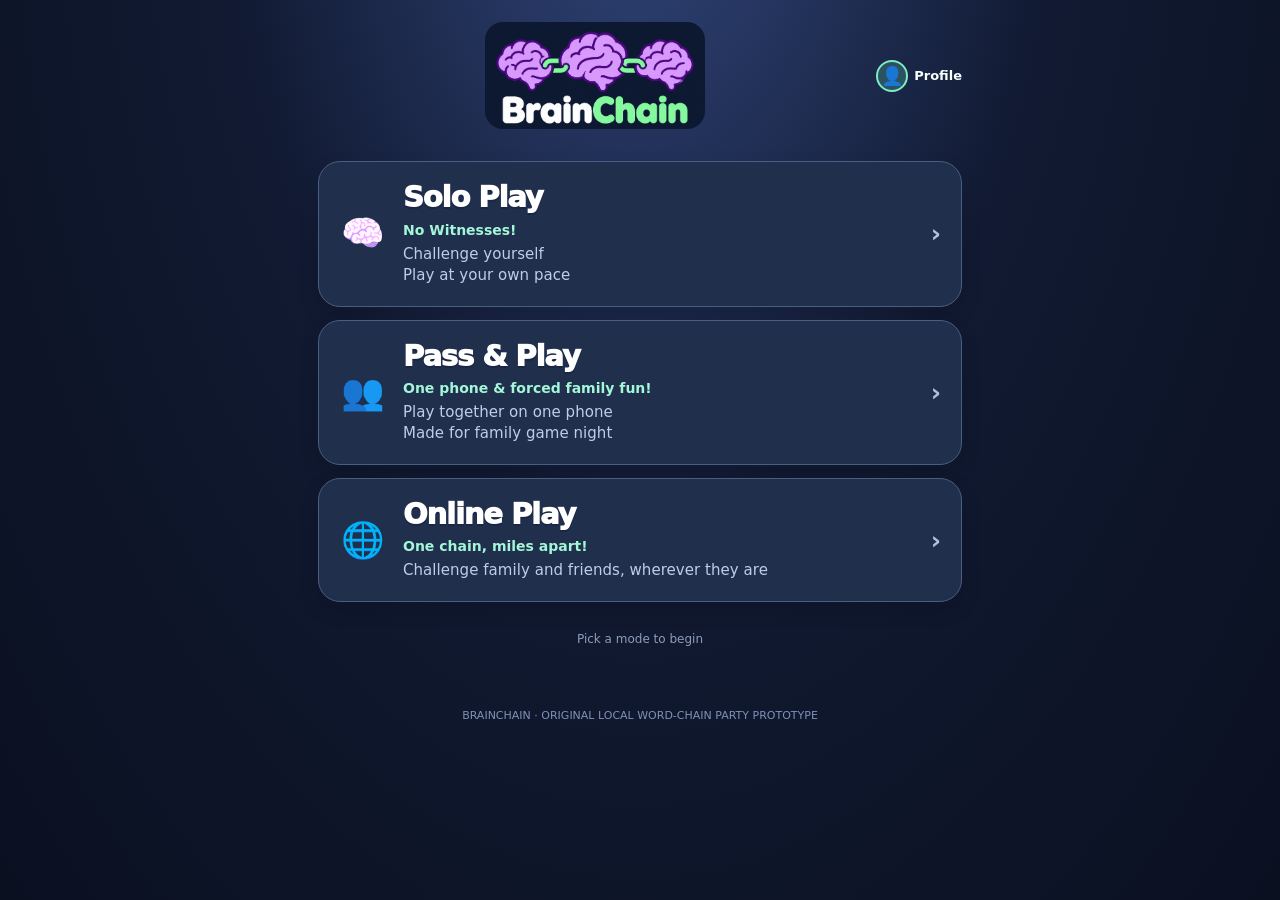
==== index.html @ 9a8d9697 "Give Solo Play the same word scoring as Online" ====
<!doctype html><html lang="en"><head>
<script src="brain-emoji.js"></script>
<meta charset="utf-8"><meta name="viewport" content="width=device-width,initial-scale=1,viewport-fit=cover"><meta name="theme-color" content="#11182d"><title>BrainChain — Word Chain Showdown</title><style>
:root{font-family:ui-rounded,system-ui,-apple-system,BlinkMacSystemFont,'Segoe UI',sans-serif;color:#f8faff;background:#0c1122}*{box-sizing:border-box}body{margin:0;min-height:100dvh;background:radial-gradient(ellipse at 50% -20%,#32477d 0%,#111a32 46%,#0a1020 100%)}main{max-width:680px;margin:auto;padding:22px 18px 65px}.top{display:flex;align-items:center;justify-content:space-between;gap:12px}.logo{font-size:30px;font-weight:950;letter-spacing:-1.7px}.logo span{color:#6ef2c5}.tag{font-size:11px;letter-spacing:2px;color:#a9b6d5;font-weight:800}.pill{border:1px solid #445170;border-radius:30px;padding:8px 12px;color:#c6d1ea;font-size:12px}h1{font-size:clamp(30px,7vw,49px);line-height:1.06;letter-spacing:-1.7px;margin:35px 0 10px}h2{margin:0 0 14px;font-size:21px}.muted{color:#aab6d1;line-height:1.55}.panel{background:#1b2743;border:1px solid #394766;border-radius:23px;padding:20px;margin-top:18px;box-shadow:0 10px 30px #0002}.grid{display:grid;grid-template-columns:1fr 1fr;gap:12px}.field{margin:14px 0}label{display:block;font-size:12px;font-weight:800;letter-spacing:.7px;color:#bfcce6;margin-bottom:7px}input,select{width:100%;border:1px solid #52617d;border-radius:12px;background:#111a30;color:white;font:inherit;padding:13px;outline:none}input:focus,select:focus{border-color:#69eac1}button{border:0;border-radius:13px;padding:14px 17px;font:inherit;font-weight:850;cursor:pointer;transition:transform .1s;background:#30405f;color:white}button:active{transform:scale(.97)}button:disabled{opacity:.4;cursor:not-allowed}.primary{background:#70edc2;color:#0a2330}.full{width:100%}.secondary{background:#293957}.danger{background:#663348}.tabs{display:flex;gap:8px;margin:18px 0}.tabs button{flex:1;padding:12px 8px;font-size:13px}.tabs .active{background:#70edc2;color:#0b2331}.hide{display:none!important}.teamrows{display:grid;gap:9px}.teamrow{display:grid;grid-template-columns:30px 1fr;gap:9px;align-items:center}.dot{height:26px;width:26px;border-radius:9px;display:grid;place-items:center;font-size:12px;font-weight:900;background:#5869d9}.teamrow:nth-child(2) .dot{background:#f69e65;color:#24110c}.teamrow:nth-child(3) .dot{background:#b68af4;color:#24110c}.teamrow:nth-child(4) .dot{background:#f0ce6b;color:#24110c}.scoreboard{display:grid;grid-template-columns:repeat(2,minmax(0,1fr));gap:9px;margin:16px 0}.score{border:1px solid #45516e;border-radius:15px;padding:12px;background:#18223b;min-width:0}.score.on{border-color:#70edc2;box-shadow:inset 0 0 0 1px #70edc2}.score .name{white-space:nowrap;overflow:hidden;text-overflow:ellipsis;font-weight:900}.score .numbers{font-size:12px;color:#afbbd5;margin-top:7px}.score b{font-size:21px;color:white}.timer.low{color:#ff7b85}.progress{height:8px;background:#394767;border-radius:10px;overflow:hidden}.progress>div{height:100%;width:100%;background:#6deac1;transition:width .15s linear}.roundmeta{display:flex;justify-content:space-between;align-items:center;color:#b3c0dc;font-size:13px;font-weight:800;margin-bottom:14px}.chain{display:flex;align-items:center;flex-direction:column;gap:6px;margin:16px auto}.word{width:min(100%,340px);text-align:center;border:1px solid #4b5976;border-radius:12px;padding:12px;font-size:clamp(20px,5.4vw,29px);font-weight:950;letter-spacing:2px;background:#263552}.word.hiddenword{border:2px dashed #76e6c0;background:#123c42;color:#7ef0c9}.arrow{color:#a1b3d6;font-size:17px;line-height:12px}.guessbox{display:flex;gap:9px}.guessbox input{flex:1;min-width:0;text-transform:uppercase}.guessbox button{flex-shrink:0}.notice{min-height:46px;font-weight:750;text-align:center;padding:11px;color:#f2c475}.help{font-size:13px;color:#aab7d2}.small{font-size:12px}.actions{display:flex;gap:9px;margin-top:12px}.actions button{flex:1}.hero{background:linear-gradient(125deg,#223f57,#202a54);padding:22px;border-radius:20px;margin:18px 0}.hero strong{color:#7ef0c9}.badge{display:inline-block;padding:5px 10px;border-radius:30px;background:#284d4b;color:#87f0cf;font-size:12px;font-weight:900}.leader{font-size:19px;font-weight:900;color:#83edc9}.history{display:grid;gap:9px}.history>div{padding:12px;border:1px solid #40506b;border-radius:12px;display:flex;justify-content:space-between;gap:10px}.foot{text-align:center;font-size:11px;color:#7f91b6;margin-top:28px}@media(max-width:360px){.guessbox{flex-direction:column}.panel{padding:15px}}

/* Mobile keyboard-safe guess area */
#guessDock{position:sticky;bottom:8px;z-index:20;background:#1b2743;padding:10px 0;border-radius:12px}
#guessTimer{display:grid;grid-template-columns:auto minmax(0,1fr);align-items:center;gap:10px;margin-bottom:8px}
#clock{font-size:24px;font-weight:950;font-variant-numeric:tabular-nums;line-height:1.2}
#hintControls{display:flex;justify-content:flex-end;gap:4px;margin:6px 0}
#hintControls button{flex:none;width:auto;min-height:44px;padding:5px 12px;font-size:14px}
#hintInfo{min-width:44px}
#hintDetails{margin:0 0 8px;color:#d3e0f2;font-size:13px}
.activeClue{display:none;text-align:center;font-weight:900;overflow-wrap:anywhere}
.dockWord{padding:5px 8px;border:1px solid #8cf4d0;border-radius:9px;background:#284656}
.dockMissing{padding:5px 8px;border:2px dashed #8cf4d0;border-radius:9px;background:#11383d;color:#8cf4d0;letter-spacing:2px}
.dockArrow{color:#bac9e4;line-height:1.15}
/* High-contrast answer entry for Solo and Pass & Play. */
#guess{background:#e9fff7;color:#092a30;border:3px solid #70edc2;font-weight:850;caret-color:#092a30;box-shadow:0 4px 14px #0004}
#guess::placeholder{color:#426761;opacity:1}
#guess:focus{background:#fff;color:#092a30;border-color:#9effd9;box-shadow:0 0 0 5px #70edc244,0 8px 22px #0005}
#guess:disabled{background:#c6d8d3;color:#536963}
.homeNav{background:#344767;color:#f5f8ff;border:1px solid #63789c;box-shadow:0 4px 14px #0005;font-size:14px;font-weight:750;letter-spacing:0;padding:10px 14px;border-radius:12px;min-height:44px}
.homeNav:focus-visible{outline:3px solid #8cf2cc;outline-offset:2px}

/* Native-app-like start screen: game modes first, setup only when needed. */
.homeScreen .top{justify-content:space-between;gap:8px;padding:0 0 8px}
.homeScreen .top>div:first-child{display:none}
.top #globalEnd{flex:none;align-self:flex-start;white-space:nowrap}
.homeLogoArt{display:none;width:min(54%,220px);height:auto;aspect-ratio:2.05;object-fit:cover;border-radius:18px}
.homeScreen .homeLogoArt{display:block}
.homeScreen .tag,.homeScreen .modeHeading{display:none}
.modeHeading{width:fit-content;margin:8px 0 0;padding:5px 10px;border:1px solid #4c766f;border-radius:8px;background:#1b3b45;color:#a4f6d8;font-size:18px;font-weight:850;line-height:1.25}
.tag{display:none}
#homeMenu{padding:0 0 35px;text-align:center}
#homeMenu .modeList{margin-top:24px}
#homeMenu .modeList{display:grid;gap:13px}
#homeMenu .modeButton{width:100%;display:flex;gap:16px;align-items:center;text-align:left;background:#202f4c;border:1px solid #4a5e81;border-radius:22px;padding:20px;min-height:108px;box-shadow:0 8px 20px #0002}
#homeMenu .modeButton:focus-visible{outline:3px solid #80f4ca;outline-offset:3px}
#homeMenu .modeIcon{font-size:35px;width:48px;text-align:center;flex-shrink:0}
.brainEmoji{display:inline-block;filter:grayscale(1) sepia(1) hue-rotate(225deg) saturate(2) brightness(1.15)}
#homeMenu .modeCopy{display:grid;gap:4px;flex:1}
#homeMenu .modeCopy strong{font-size:21px;letter-spacing:-.5px}
#homeMenu .modeCopy small{font-size:14px;color:#bfcee6;font-weight:500;line-height:1.35}
#homeMenu .modeChevron{font-size:25px;color:#b2c4da}
#homeMenu .homeFooter{font-size:12px;color:#8c9dbb;margin-top:30px}
/* Chunky rounded game typography rather than plain system button labels. */
#homeMenu .modeCopy strong{font-family:ui-rounded,'Arial Rounded MT Bold','Trebuchet MS',system-ui,sans-serif;font-size:clamp(23px,6vw,29px);font-weight:1000;letter-spacing:-1.1px;line-height:1.05;text-shadow:0 2px 0 #0b18334d}
#homeMenu .modeCopy small{font-family:ui-rounded,'Trebuchet MS',system-ui,sans-serif;font-size:15px;letter-spacing:.05px;line-height:1.4}
#homeMenu .modeButton:active{transform:scale(.985)}
.homeIdentity{display:none;align-items:center;gap:6px;min-height:44px;max-width:36%;padding:4px 0 4px 4px;color:#f8fffd;text-decoration:none}
.homeScreen .homeIdentity{display:inline-flex}
.homeIdentity:focus-visible{outline:2px solid #80f4ca;outline-offset:3px}
.homeIdentity .photo{width:32px;height:32px;border:2px solid #7debc5;border-radius:50%;display:grid;place-items:center;font-size:18px;background:#2c5260;overflow:hidden;flex-shrink:0}
.homeIdentity .photo img{width:100%;height:100%;object-fit:cover}
.homeIdentity .name{min-width:0;font-size:13px;font-weight:800;overflow:hidden;text-overflow:ellipsis;white-space:nowrap}
/* The given first word anchors every Solo and Pass & Play chain. */
.chain .word:first-child{border:2px solid #88f0ca;background:#2b485c}
.chain .word:first-child::before{content:'START WITH';display:block;color:#9df8d8;font-size:13px;font-weight:900;letter-spacing:1px;margin-bottom:7px}
.top{position:relative}
#setup>h1,#setup>p{display:none}
#setup>.panel{margin-top:30px}
#setup #startHelp{display:none}
#setup .panel h2{font-size:25px}
/* Playful, legible game typography for editable fields and dropdown choices. */
#setup select,#setup .teamrow input{
 font-family:ui-rounded,'Arial Rounded MT Bold','Trebuchet MS',system-ui,sans-serif;
 font-size:19px;font-weight:850;letter-spacing:.25px;
 background-color:#263b5c;color:#f3fffa;
 border:2px solid #6485a9;border-radius:17px;
 min-height:59px;padding:15px 16px;
 box-shadow:inset 0 2px 5px #0b15223d,0 3px 0 #101b32;
}
#setup select{
 appearance:none;-webkit-appearance:none;padding-right:43px;
 background-image:url("data:image/svg+xml,%3Csvg xmlns='http://www.w3.org/2000/svg' viewBox='0 0 24 24'%3E%3Cpath d='m6 9 6 6 6-6' fill='none' stroke='%238af2d2' stroke-width='3' stroke-linecap='round' stroke-linejoin='round'/%3E%3C/svg%3E");
 background-repeat:no-repeat;background-size:20px 20px;background-position:right 14px center;
}
#setup select:focus,#setup .teamrow input:focus{border-color:#88f5cf;box-shadow:0 0 0 3px #70edc255,inset 0 2px 5px #0b15223d}
#setup .teamrow input{background-color:#1b3153}
@media(max-width:480px){#setup .grid{grid-template-columns:1fr;gap:3px}#setup .field{margin:9px 0}#setup select{font-size:20px}}
/* Clear, playful answer feedback, visible even above the iPhone keyboard. */
.answerEffect{position:fixed;left:50%;top:26%;transform:translate(-50%,-50%);z-index:150;pointer-events:none;width:min(88vw,360px);text-align:center;animation:effectPop 1.25s ease-out forwards}
.effectCard{display:grid;place-items:center;gap:5px;border-radius:25px;padding:18px 20px;border:3px solid #95ffcf;background:#163e38ed;box-shadow:0 10px 50px #0009,0 0 36px #70edc266;color:#eafff6}
.answerEffect.wrong .effectCard{border-color:#ff9aa6;background:#512b42ef;box-shadow:0 10px 50px #0009,0 0 32px #ff738355}
.effectIcon{font-size:68px;line-height:1.12;animation:effectBounce .55s ease-out}
.effectTitle{font-size:30px;font-weight:1000;letter-spacing:.3px}
.effectSubtitle{font-size:16px;font-weight:750;color:#e5f4f5}
.spark{position:absolute;top:48%;left:50%;width:10px;height:10px;border-radius:50%;background:var(--spark-color);animation:sparkBurst .8s ease-out forwards;animation-delay:.05s}
@keyframes effectPop{0%{opacity:0;transform:translate(-50%,-44%) scale(.7)}12%,78%{opacity:1;transform:translate(-50%,-50%) scale(1)}100%{opacity:0;transform:translate(-50%,-65%) scale(.95)}}
@keyframes effectBounce{0%{transform:scale(.5) rotate(-20deg)}65%{transform:scale(1.18) rotate(8deg)}100%{transform:scale(1) rotate(0)}}
@keyframes sparkBurst{0%{opacity:1;transform:translate(-50%,-50%) scale(.5)}80%{opacity:1}100%{opacity:0;transform:translate(calc(-50% + var(--dx)),calc(-50% + var(--dy))) scale(.75)}}
@media(prefers-reduced-motion:reduce){.answerEffect,.effectIcon,.spark{animation:none}.answerEffect{opacity:1}}
.modeHeading strong,.modeTagline{display:block}
.modeTagline{margin-top:4px;color:#a4f6d8;font-size:14px;font-weight:650;line-height:1.35}
.modeHeading strong{color:#f4f8ff}
.localHeaderActions{display:flex;flex-wrap:wrap;justify-content:flex-end;align-items:center;gap:8px}
</style><link rel="stylesheet" href="how-to-play.css?v=bullets"><link rel="stylesheet" href="guess-keyboard.css?v=cursor"><script src="guess-keyboard.js?v=cursor2" defer></script></head><body><script src="how-to-play.js?v=word-scoring" defer></script><main><div class="top"><div><div class="logo">Brain<span>Chain</span></div><div class="tag">FAMILY GAME NIGHT JUST GOT SMARTER.</div><p class="modeHeading"><strong id="localModeName">Pass &amp; Play</strong><span class="modeTagline" id="localModeTagline">One phone &amp; forced family fun!</span></p></div><div class="localHeaderActions"><button type="button" id="localGuide" class="homeNav hide">How to Play</button><button type="button" id="globalEnd" class="homeNav hide" aria-label="Return to Home">⌂ Home</button></div></div>
<section id="setup"><h1>Family Game Night<br>Just Got Smarter.</h1><p class="muted">Find each predetermined missing word, beat the clock, and keep the family laughing.</p><div class="panel"><h2>Set up your showdown</h2><div class="grid"><div class="field"><label>HOW MANY TEAMS?</label><select id="count"><option value="1">Solo Play</option><option value="2">2 teams</option><option value="3">3 teams</option><option value="4">4 teams</option></select></div><div class="field" id="playersField"><label>PLAYERS PER TEAM</label><select id="players"><option value="1">1 player per team</option><option value="2">2 players per team</option></select></div><div class="field" id="secondsField"><label>SECONDS PER GUESS</label><select id="seconds"><option value="0">No timer</option><option>10</option><option>15</option><option selected>20</option><option>30</option><option>45</option><option>60</option><option>90</option></select></div><div class="field" id="targetField"><label>FIRST TO WIN</label><select id="target"><option value="1">1 round</option><option value="3">3 rounds</option><option value="5" selected>5 rounds</option><option value="7">7 rounds</option><option value="10">10 rounds</option></select></div></div><div id="teamNameField"><label>TEAM NAMES</label><div class="teamrows" id="teamrows"></div></div><p class="help" id="setupHelp">Choose Solo Play for your own word chains, or choose teams to compete and pass the phone.</p><button type="button" class="primary full" id="start" style="margin-top:10px">START GAME →</button><p class="help" id="startHelp">If viewing a file preview, open this HTML in Safari or Chrome to play.</p></div></section>
<section id="handoff" class="hide"><div class="panel" style="margin-top:42px;text-align:center;padding:36px 22px"><div id="handoffIcon" style="font-size:58px" aria-hidden="true">📱</div><h1 style="margin:15px 0" id="handoffTitle">PASS THE PHONE</h1><h2 id="handoffTeam">Team 1, you’re up!</h2><p class="muted" id="handoffHelp">Your chain stays hidden until you tap START TURN.</p><button type="button" id="readyTurn" class="primary full" style="margin-top:20px;font-size:20px;padding:20px">START TURN ▶</button><p class="help" id="handoffFooter">Make sure the phone is with the right team before starting.</p></div></section><section id="game" class="hide"><div class="tabs" id="gameTabs"><button class="active" id="gameTab">PLAY</button><button id="scoreTab">SCOREBOARD</button></div><div id="playView"><div class="scoreboard" id="miniScores"></div><div class="panel"><div class="roundmeta"><span id="roundNum">ROUND 1</span><span id="linkNum">LINK 1 OF 4</span></div><div class="badge" id="turnLabel">YOUR TURN</div><div class="chain" id="chain"></div><p class="help" style="text-align:center">Guess the missing word. Each adjacent pair forms a common phrase or compound word.</p><div id="guessDock"><div id="activeClue" class="activeClue" aria-live="polite"><div id="dockPrevious" class="dockWord"></div><div class="dockArrow" aria-hidden="true">↓</div><div id="dockMissing" class="dockMissing"></div></div><p id="soloWordValue" class="help hide"></p><div id="hintControls" class="hide"><button type="button" id="hint" class="secondary">Hint</button><button type="button" id="hintInfo" class="secondary" aria-label="How hints affect your score" aria-expanded="false" aria-controls="hintDetails">ⓘ</button></div><p id="hintDetails" class="hide">A hint reveals one letter and takes 20 points off this word. If it reveals the last letter, the word scores 0.</p><div id="guessTimer" class="hide"><div class="timer" id="clock" role="timer" aria-label="Time left">0:20</div><div class="progress" id="timerProgress"><div id="bar"></div></div></div><form id="guessForm" class="guessbox"><input id="guess" readonly inputmode="none" autocapitalize="characters" placeholder="Type missing word" aria-label="Your guess" autocomplete="off" autocorrect="off" spellcheck="false"><button class="primary" type="submit">GUESS</button></form></div><div class="notice" id="notice" aria-live="polite"></div><button type="button" id="continueTurn" class="primary full hide">CONTINUE →</button><div class="actions"><button id="skip" class="secondary">PASS TURN</button><button id="pause" class="secondary">PAUSE</button></div></div></div><div id="scoresView" class="hide"><div class="panel"><h2 id="scoreHeading">Session scoreboard</h2><div id="fullScores"></div><h2 style="margin-top:22px" id="historyHeading">Recent rounds</h2><div class="history" id="history"></div><div class="actions"><button id="resetSession" class="danger">New Session</button><button id="backPlay">Back to Game</button></div></div></div></section>
<section id="between" class="hide"><div class="hero"><div class="badge" id="finishBadge">ROUND COMPLETE</div><h1 id="winnerText">Nice link!</h1><p class="muted" id="winnerDetail"></p></div><div class="panel"><h2>Scoreboard</h2><div id="betweenScores"></div><button class="primary full" id="nextRound" style="margin-top:18px">NEXT ROUND →</button><button class="secondary full" id="betweenSession" style="margin-top:10px">End Session / Change Teams</button></div></section>
<div class="foot">BRAINCHAIN · ORIGINAL LOCAL WORD-CHAIN PARTY PROTOTYPE</div></main><div id="answerEffect" class="answerEffect hide" role="status" aria-live="assertive"></div><script>
const PUZZLES=[
  ["FIRE","TRUCK","STOP","SIGN","LANGUAGE"],
  ["RAIN","COAT","POCKET","WATCH","DOG"],
  ["BOOK","SHELF","LIFE","JACKET","POTATO"],
  ["SUN","FLOWER","POT","HOLE","PUNCH"],
  ["SNOW","BALL","PARK","BENCH","PRESS"],
  ["COFFEE","TABLE","TENNIS","SHOE","BOX"],
  ["APPLE","PIE","CHART","TOP","HAT"],
  ["BIRTH","DAY","DREAM","HOUSE","PARTY"],
  ["WATER","FALL","SEASON","TICKET","OFFICE"],
  ["BLUE","PRINT","SHOP","WINDOW","SEAT"],
  ["STAR","FISH","TANK","TOP","SECRET"],
  ["MOON","LIGHT","HOUSE","BOAT","RACE"],
  ["HEAD","PHONE","BOOK","CLUB","HOUSE"],
  ["DOG","HOUSE","PLANT","FOOD","CHAIN"],
  ["HOT","DOG","PARK","RANGER","STATION"],
  ["CORN","BREAD","BASKET","BALL","GAME"],
  ["TREE","HOUSE","KEY","CHAIN","REACTION"],
  ["AIR","PORT","CITY","HALL","PASS"],
  ["ICE","CREAM","CHEESE","CAKE","WALK"],
  ["NIGHT","CLUB","SANDWICH","BOARD","GAME"],
  ["SCHOOL","BUS","STOP","WATCH","BAND"],
  ["SEA","SHELL","GAME","SHOW","TIME"],
  ["PAPER","CLIP","BOARD","WALK","WAY"],
  ["BACK","PACK","HORSE","SHOE","LACE"],
  ["CANDY","BAR","CODE","WORD","SEARCH"],
  ["BRAIN","STORM","CLOUD","NINE","LIVES"],
  ["SILVER","SPOON","FEED","BACK","YARD"],
  ["MOTOR","BIKE","RACK","ROOM","SERVICE"],
  ["GRASS","ROOTS","MUSIC","BOX","OFFICE"],
  ["CLOCK","WORK","BENCH","PRESS","RELEASE"],
  ["SAND","STORM","DOOR","FRAME","WORK"],
  ["STORY","BOOK","STORE","HOUSE","CALL"],
  ["GROUND","WATER","BED","TIME","LINE"],
  ["TIME","CLOCK","TOWER","BLOCK","BUSTER"],
  ["TEAM","WORK","OUT","FIELD","TRIP"],
  ["STRING","CHEESE","BOARD","ROOM","KEY"],
  ["WHEEL","HOUSE","WORK","SPACE","WALK"],
  ["PRICE","POINT","GUARD","DOG","TAG"],
  ["LIFE","TIME","TABLE","TOP","DOG"],
  ["WALL","PAPER","BACK","SPACE","CRAFT"],
  ["FLOWER","BOX","SEAT","COVER","ALL"],
  ["CALL","BACK","HAND","BALL","GOWN"],
  ["GUN","SHOT","CLOCK","HAND","BAG"],
  ["ALARM","CLOCK","FACE","LIFT","OFF"],
  ["GOAL","LINE","BREAK","WATER","MARK"],
  ["UP","LIFT","TICKET","STUB","TOE"],
  ["GOLD","FISH","BOWL","GAME","NIGHT"],
  ["BIRD","HOUSE","CAT","WALK","OUT"],
  ["PEPPER","SPRAY","PAINT","BOX","CAR"],
  ["PASS","WORD","BANK","CARD","STOCK"],
  ["STONE","WALL","FLOWER","SHOP","LIFT"],
  ["LUNCH","BOX","TOP","FLOOR","PLAN"],
  ["HORSE","BACK","FIRE","POWER","CORD"],
  ["SHOT","GUN","FIRE","WALL","HANGING"],
  ["FRONT","DESK","TOP","SPEED","BUMP"],
  ["ACT","OUT","LINE","DANCE","PARTY"],
  ["FIELD","DAY","TIME","CARD","GAME"],
  ["COVER","STORY","LINE","UP","GRADE"],
  ["SIGN","POST","CARD","TABLE","LAMP"],
  ["WAY","POINT","BREAK","ROOM","TEMPERATURE"],
  ["TOE","NAIL","HEAD","LIGHT","BULB"],
  ["NET","WORK","DAY","LIGHT","YEAR"],
  ["RAIL","ROAD","WORK","BOOK","BAG"],
  ["DAY","TRIP","WIRE","TAP","DANCE"],
  ["OFFICE","SPACE","SHIP","YARD","STICK"],
  ["FOOD","BANK","ROLL","TOP","SHELF"],
  ["WOOD","WORK","STATION","WAGON","WHEEL"],
  ["SERVICE","DOG","SHOW","BOAT","RAMP"],
  ["HONEY","MOON","ROCK","BAND","SAW"],
  ["POOL","PARTY","HAT","TRICK","SHOT"],
  ["HOOK","SHOT","GLASS","DOOR","STOP"],
  ["GREEN","BEAN","POLE","STAR","DUST"],
  ["CHAIN","STORE","FRONT","DOOR","BELL"],
  ["SEASON","PASS","CODE","BOOK","WORM"],
  ["TOP","COAT","TAIL","BONE","CHINA"],
  ["PRESS","BOX","SCORE","CARD","BOARD"],
  ["BOTTLE","CAP","SPACE","SUIT","JACKET"],
  ["SHELL","FISH","CAKE","PAN","HANDLE"],
  ["TAIL","WIND","MILL","STONE","WARE"],
  ["CAR","PARK","PASS","BOOK","MARK"],
  ["GAME","TIME","OUT","POST","MASTER"],
  ["WORK","HORSE","POWER","POINT","SYSTEM"],
  ["CAT","FOOD","TRUCK","BED","SPREAD"],
  ["SPRAY","BOTTLE","NECK","LINE","DRIVE"],
  ["CLOUD","COVER","LETTER","HEAD","ROOM"],
  ["CITY","BLOCK","PARTY","LINE","MAN"],
  ["BOW","TIE","CLIP","ART","CLASS"],
  ["LAND","SLIDE","RULE","BOOK","END"],
  ["TAG","TEAM","CAPTAIN","CHAIR","LIFT"],
  ["WIND","BREAK","DANCE","FLOOR","BOARD"],
  ["CAP","GUN","POWDER","ROOM","MATE"],
  ["WALK","IN","FIELD","WORK","SHEET"],
  ["SALE","PRICE","TAG","LINE","BACKER"],
  ["FARM","YARD","WORK","SHOP","FLOOR"],
  ["GUARD","RAIL","CAR","SHOW","DOWN"],
  ["SPACE","BAR","BELL","PEPPER","MILL"],
  ["RAT","RACE","TRACK","SUIT","CASE"],
  ["FOOT","PRINT","OUT","HOUSE","HOLD"],
  ["BED","POST","OFFICE","CHAIR","PERSON"],
  ["TAP","WATER","FRONT","YARD","SALE"],
  ["LINK","UP","TURN","TABLE","MAT"],
  ["SPRING","CHICKEN","FEED","BAG","PIPE"],
  ["RACE","CAR","POOL","TABLE","CLOTH"],
  ["BLACK","BIRD","BATH","TUB","CHAIR"],
  ["FACE","PLATE","GLASS","HOUSE","KEEPING"],
  ["DESK","JOB","SITE","PLAN","VIEW"],
  ["CHEST","FREEZER","BURN","OUT","FIT"],
  ["SOFT","BALL","GAME","DAY","BREAK"],
  ["MAIL","BOX","CAR","WASH","ROOM"],
  ["SAW","HORSE","BACK","GROUND","BALL"],
  ["HAND","GUN","FIRE","LIGHT","SWITCH"],
  ["SPEED","BOAT","HOUSE","CALL","CENTER"],
  ["BALL","ROOM","SERVICE","STATION","HOUSE"],
  ["FALL","OUT","FIELD","GOAL","POST"],
  ["BASE","BALL","POINT","BREAK","FAST"],
  ["CLUB","SANDWICH","SHOP","CLASS","ROOM"],
  ["COUNTER","TOP","COAT","RACK","RATE"],
  ["JACKET","POCKET","WATCH","TOWER","BRIDGE"],
  ["HARD","HAT","BOX","TOP","SPIN"],
  ["POWER","HOUSE","CAT","FISH","NET"],
  ["OUT","BOX","OFFICE","PARTY","FAVOR"],
  ["ROCK","GARDEN","PARTY","HAT","PIN"],
  ["LADDER","TRUCK","STOP","LIGHT","SABER"],
  ["ROLL","CALL","BACK","DOOR","MAT"],
  ["HOG","WASH","BOARD","GAME","ROOM"],
  ["PHONE","CALL","SIGN","POST","MARK"],
  ["KEY","CHAIN","MAIL","BAG","LADY"],
  ["PORT","HOLE","PUNCH","BOWL","CUT"],
  ["BUG","SPRAY","PAINT","BALL","BEARING"],
  ["SHELF","LIFE","GUARD","HOUSE","GUEST"],
  ["PACK","RAT","RACE","HORSE","FLY"],
  ["RED","WOOD","LAND","SLIDE","SHOW"],
  ["PAN","CAKE","WALK","OUT","SIDE"],
  ["CREDIT","LINE","UP","TURN","ABOUT"],
  ["PLANE","TICKET","OFFICE","PARK","RANGER"],
  ["CHICKEN","WIRE","TAP","WATER","COLOR"],
  ["BOARD","WALK","IN","BOX","CUTTER"],
  ["BREAK","WATER","LINE","DRIVE","SHAFT"],
  ["BUS","STATION","HOUSE","WORK","LOAD"],
  ["POLE","STAR","FISH","STICK","SHIFT"],
  ["FEED","BACK","HAND","BELL","TOWER"],
  ["FISH","HOOK","SHOT","CLOCK","WISE"],
  ["PUNCH","CARD","GAME","BOARD","ROOM"],
  ["WATCH","DOG","FOOD","BANK","ACCOUNT"],
  ["KITCHEN","TABLE","TOP","FLOOR","LAMP"],
  ["SHOE","STORE","FRONT","LINE","BREAK"],
  ["NAIL","HEAD","BAND","SAW","DUST"],
  ["WAGON","WHEEL","BASE","LINE","MAN"],
  ["SHOP","WINDOW","FRAME","WORK","PLACE"],
  ["COAT","POCKET","BOOK","STORE","ROOM"],
  ["HALL","PASS","PORT","CITY","CENTER"],
  ["SEAT","COVER","STORY","TIME","BOMB"],
  ["BOAT","RACE","CAR","SEAT","BELT"],
  ["STEP","LADDER","TRUCK","BED","BUG"],
  ["LETTER","HEAD","LINE","DANCE","STUDIO"],
  ["ROAD","SHOW","TIME","TABLE","LEG"],
  ["MILL","STONE","WALL","CLOCK","RADIO"],
  ["TANK","TOP","SHELF","SPACE","SUIT"],
  ["BOWL","GAME","DAY","TIME","PIECE"],
  ["CODE","WORD","BANK","ROLL","CAGE"],
  ["PRINT","SHOP","CLASS","ACT","OUT"],
  ["DRIVE","WAY","POINT","GUARD","RAIL"],
  ["SHIP","YARD","WORK","STATION","MASTER"],
  ["TRACK","SUIT","JACKET","POCKET","KNIFE"],
  ["POST","OFFICE","SPACE","BAR","TENDER"],
  ["PAINT","BALL","PARK","PASS","KEY"],
  ["PLATE","GLASS","DOOR","BELL","HOP"],
  ["BURN","OUT","BOX","SCORE","SHEET"],
  ["CHART","TOP","DOG","SHOW","CASE"],
  ["TEA","SPOON","FEED","BAG","LADY"],
  ["STORM","DOOR","STOP","WATCH","MAKER"],
  ["SANDWICH","SHOP","LIFT","TICKET","BOOTH"],
  ["IN","FIELD","TRIP","WIRE","CUTTER"],
  ["TRICK","SHOT","GUN","POWDER","PUFF"],
  ["BELL","PEPPER","SPRAY","BOTTLE","CAP"],
  ["BAR","CODE","BOOK","BAG","PIPE"],
  ["POCKET","BOOK","SHELF","SPACE","SHIP"],
  ["TENNIS","SHOE","STORE","ROOM","MATE"],
  ["STORE","HOUSE","PARTY","LINE","BACKER"],
  ["BATH","ROOM","SERVICE","CHARGE","CARD"],
  ["SLIDE","SHOW","BOAT","HOUSE","KEY"],
  ["YARD","SALE","PRICE","POINT","SYSTEM"],
  ["CUP","BOARD","GAME","PLAN","VIEW"],
  ["SHOW","ROOM","KEY","CHAIN","GANG"],
  ["HAT","BOX","CAR","DOOR","KNOB"],
  ["PARK","BENCH","SEAT","COVER","GIRL"],
  ["SINK","HOLE","PUNCH","CARD","SHARP"],
  ["CARD","GAME","NIGHT","FALL","LINE"],
  ["HOUSE","CAT","FOOD","CHAIN","SAW"],
  ["BOX","TOP","HAT","RACK","ROOM"],
  ["LIGHT","HOUSE","WORK","SHOP","KEEPER"],
  ["TURN","TABLE","TOP","SPEED","LIMIT"],
  ["FRAME","WORK","HORSE","SHOE","POLISH"],
  ["BAND","SAW","HORSE","POWER","GRID"],
  ["NECK","TIE","CLIP","BOARD","ROOM"],
  ["RAIN","BOW","STRING","BEAN","SPROUT"],
  ["TRUCK","BED","TIME","CLOCK","WORK"],
  ["BASKET","BALL","POINT","GUARD","HOUSE"],
  ["GLASS","HOUSE","CALL","SIGN","LANGUAGE"],
  ["PLANT","FOOD","BANK","CARD","TABLE"],
  ["TICKET","OFFICE","CHAIR","LIFT","OFF"],
  ["DOOR","BELL","TOWER","BLOCK","PARTY"],
  ["LINE","BREAK","DANCE","PARTY","FAVOR"],
  ["RANGER","STATION","HOUSE","BOAT","RAMP"],
  ["BENCH","PRESS","BOX","SEAT","BELT"],
  ["SAND","PAPER","WORK","DAY","CARE"],
  ["SUN","FLOWER","BED","FRAME","RATE"],
  ["BACK","FIRE","ALARM","BELL","BOY"],
  ["MOON","ROCK","STAR","SHIP","WRECK"],
  ["POINT","BREAK","WATER","BED","ROOM"],
  ["SPRING","WATER","BOTTLE","NECK","TIE"],
  ["FIRE","WOOD","WORK","BOOK","CASE"],
  ["WALL","FLOWER","POT","PIE","CRUST"],
  ["GOLD","FISH","NET","BALL","BOY"],
  ["MUSIC","BOX","SCORE","BOARD","WALK"],
  ["AIR","FIELD","WORK","BENCH","MARK"],
  ["GARDEN","PARTY","LINE","UP","KEEP"],
  ["STOP","SIGN","POST","OFFICE","BUILDING"],
  ["WATER","FRONT","DESK","CHAIR","MAN"],
  ["PAPER","BACK","BONE","CHINA","CABINET"],
  ["HARD","COVER","LETTER","BOX","CUTTER"],
  ["RULE","BOOK","STORE","FRONT","PORCH"],
  ["SNOW","STORM","CLOUD","COVER","GIRL"],
  ["WIND","FALL","SEASON","PASS","PORT"],
  ["ALARM","CLOCK","HAND","BOOK","MARK"],
  ["GROUND","WORK","OUT","HOUSE","KEEPING"],
  ["BOW","STRING","CHEESE","CAKE","MIX"],
  ["LIFE","GUARD","DOG","FOOD","COURT"],
  ["SEA","SHELL","FISH","STICK","FIGURE"],
  ["HOT","DOG","TAG","TEAM","MATE"],
  ["CAP","GUN","SHOT","GLASS","BLOWER"],
  ["CLOCK","FACE","PLATE","RACK","RATE"],
  ["FARM","HAND","BALL","ROOM","TEMPERATURE"],
  ["NIGHT","CAP","SPACE","WALK","WAY"],
  ["ART","CLASS","ROOM","SERVICE","ANIMAL"],
  ["TAIL","WIND","FALL","OUT","LINE"],
  ["SHELL","GAME","TIME","CARD","STOCK"],
  ["FLOOR","BOARD","GAME","SHOW","GIRL"],
  ["BLUE","PRINT","OUT","POST","MARK"],
  ["FLOWER","BED","POST","CARD","BOARD"],
  ["RAIL","CAR","DOOR","FRAME","RATE"],
  ["CITY","PARK","PASS","WORD","PLAY"],
  ["GUN","FIRE","POWER","BANK","STATEMENT"],
  ["TREE","TOP","HAT","TRICK","QUESTION"],
  ["ICE","PACK","HORSE","POWER","PLANT"],
  ["HEAD","PHONE","BOX","OFFICE","HOURS"],
  ["FOOD","CHAIN","LINK","UP","DATE"],
  ["ROAD","WORK","SPACE","BAR","FLY"],
  ["ROCK","STAR","FISH","CAKE","STAND"],
  ["PHONE","LINE","DANCE","FLOOR","PLAN"],
  ["SCHOOL","DAY","LIGHT","HOUSE","PLANT"],
  ["CALL","BACK","GROUND","WATER","WAY"],
  ["CREDIT","SCORE","CARD","TABLE","MAT"],
  ["HORSE","BACK","PACK","RAT","TRAP"],
  ["FEED","BACK","STOP","LIGHT","SWITCH"],
  ["RED","BIRD","BATH","ROOM","MATE"],
  ["GUARD","RAIL","ROAD","BLOCK","BUSTER"],
  ["LUNCH","TIME","OUT","FIELD","DAY"],
  ["BLOCK","PARTY","HAT","RACK","RATE"],
  ["BLACK","TOP","DOG","HOUSE","HOLD"],
  ["HONEY","MOON","WALK","OUT","FIT"],
  ["STONE","WALL","PAPER","PLATE","RACK"],
  ["SPEED","BOAT","RACE","TRACK","MEET"],
  ["POWER","PLANT","FOOD","TRUCK","DRIVER"],
  ["BIRTH","DAY","BREAK","ROOM","KEY"],
  ["HOLE","PUNCH","LINE","DRIVE","WAY"],
  ["CANDY","BAR","BELL","TOWER","BRIDGE"],
  ["GAME","NIGHT","CLUB","HOUSE","GUEST"],
  ["WHEEL","BASE","BALL","GAME","BOARD"],
  ["FOOT","PRINT","SHOP","FLOOR","LAMP"],
  ["CHARGE","CARD","GAME","TIME","ZONE"],
  ["PRICE","TAG","TEAM","WORK","PLACE"],
  ["COAT","TAIL","WIND","BREAK","FAST"],
  ["SERVICE","DOG","PARK","BENCH","MARK"],
  ["DREAM","HOUSE","WORK","DAY","TRIP"],
  ["TEA","CUP","CAKE","WALK","WAY"],
  ["TIME","CLOCK","FACE","MASK","TAPE"],
  ["TAP","WATER","BED","BUG","BITE"],
  ["HALL","PASS","CODE","WORD","COUNT"],
  ["RAT","RACE","CAR","SHOW","TUNE"],
  ["COUNTER","TOP","SHELF","LIFE","BOAT"],
  ["NET","WORK","SHOP","WINDOW","SILL"],
  ["CHAIN","SAW","HORSE","SHOE","HORN"],
  ["SEASON","PASS","BOOK","CLUB","SANDWICH"],
  ["IN","FIELD","GOAL","LINE","MAN"],
  ["FRONT","YARD","WORK","BOOK","END"],
  ["ROLL","TOP","COAT","POCKET","KNIFE"],
  ["PUNCH","BOWL","GAME","SHOW","CASE"],
  ["CLOUD","COVER","STORY","BOOK","CASE"],
  ["SAND","PAPER","CLIP","ART","GALLERY"],
  ["FACE","PAINT","BOX","SCORE","KEEPER"],
  ["NAIL","HEAD","PHONE","CALL","CENTER"],
  ["CHAIR","LIFT","TICKET","OFFICE","BUILDING"],
  ["RACE","HORSE","POWER","BANK","NOTE"],
  ["CHICKEN","FEED","BACK","BONE","MARROW"],
  ["BACK","GROUND","HOG","WASH","CLOTH"],
  ["TRUCK","STOP","WATCH","DOG","COLLAR"],
  ["SHOE","BOX","CAR","POOL","PARTY"],
  ["STORY","TIME","LINE","UP","DATE"],
  ["FIELD","DAY","BREAK","DANCE","STUDIO"],
  ["RAIN","WATER","FALL","LINE","BACKER"],
  ["ACT","OUT","POST","CARD","SHARP"],
  ["CAR","DOOR","STOP","LIGHT","BULB"],
  ["FISH","NET","WORK","HORSE","FLY"],
  ["DOG","SHOW","TIME","OUT","SIDE"],
  ["WAGON","WHEEL","HOUSE","PARTY","FAVOR"],
  ["WOOD","WORK","SPACE","SUIT","CASE"],
  ["CREAM","CHEESE","BOARD","WALK","OUT"],
  ["FIRE","WALL","CLOCK","HAND","STAND"],
  ["FARM","HAND","BELL","PEPPER","MINT"],
  ["TRICK","SHOT","CLOCK","WORK","SHEET"],
  ["TEAM","WORK","BENCH","SEAT","BELT"],
  ["POLE","STAR","SHIP","YARD","SALE"],
  ["WASH","ROOM","SERVICE","DOG","FIGHT"],
  ["BANK","CARD","BOARD","ROOM","TEMPERATURE"],
  ["DANCE","PARTY","HAT","BOX","CUTTER"],
  ["SPRING","WATER","FRONT","DOOR","KNOB"],
  ["OFFICE","PARK","PASS","PORT","SIDE"],
  ["STORE","FRONT","DESK","JOB","FAIR"],
  ["PAPER","BACK","YARD","STICK","SHIFT"],
  ["LETTER","BOX","TOP","SPEED","TRAP"],
  ["SCORE","BOARD","GAME","DAY","CARE"],
  ["BRAIN","STORM","DOOR","BELL","BOY"],
  ["MAIL","BOX","OFFICE","SPACE","CRAFT"],
  ["DESK","TOP","DOG","TAG","LINE"],
  ["PASS","KEY","CHAIN","STORE","ROOM"],
  ["SNOW","BANK","ROLL","CALL","SIGN"],
  ["JACKET","POCKET","BOOK","BAG","LADY"],
  ["CITY","HALL","WAY","POINT","SYSTEM"],
  ["SANDWICH","SHOP","FLOOR","PLAN","VIEW"]
];
// Every neighboring pair is curated as a familiar phrase or compound word.
const $=id=>document.getElementById(id);let state={teams:[],active:0,round:0,step:1,revealed:1,used:[],history:[],seconds:20,target:5,remaining:20,running:false,paused:false,lock:false,awaiting:true,puzzle:null,match:1,roundTeams:[]};let interval=null,lastTick=0,audio=null,turnToken=0;
const CHEERS=['🎉 Nice Job!','🧠 Brilliant!','⭐ Great Work!','🏆 Outstanding!','🔥 You’re on Fire!','👏 Well Done!','💪 Nailed It!','🎯 Perfectly Done!','🚀 You’re Crushing It!','🥳 Congratulations!','🌟 Impressive!','💥 Fantastic!','😎 Look at You Go!','🧩 Chain Master!','🙌 Excellent Work!'];
let effectTimer=null;
function showAnswerEffect(correct){
 const host=$('answerEffect');clearTimeout(effectTimer);host.className='answerEffect hide';host.replaceChildren();
 const card=document.createElement('div');card.className='effectCard';
 const icon=document.createElement('div');icon.className='effectIcon';icon.textContent=correct?'🎆':'👎';
 const title=document.createElement('div');title.className='effectTitle';title.textContent=correct?'CORRECT!':'NOT QUITE!';
 const subtitle=document.createElement('div');subtitle.className='effectSubtitle';subtitle.textContent=correct?'Great answer!':'One more letter revealed';
 card.append(icon,title,subtitle);host.append(card);
 if(correct){for(let i=0;i<16;i++){
   const particle=document.createElement('i');particle.className='spark';
   const angle=i*Math.PI/8,dist=105+(i%4)*21;
   particle.style.setProperty('--dx',Math.round(Math.cos(angle)*dist)+'px');
   particle.style.setProperty('--dy',Math.round(Math.sin(angle)*dist)+'px');
   particle.style.setProperty('--spark-color',['#82f6cc','#ffc96e','#fe84b1','#93c5fd'][i%4]);host.append(particle);
 }}
 host.className='answerEffect'+(correct?'':' wrong');
 effectTimer=setTimeout(()=>{host.className='answerEffect hide';host.replaceChildren()},1350);
}
function solo(){return state.teams.length===1}
function best(){try{return Number(localStorage.getItem('brainchain_solo_word_scoring_best')||0)}catch(e){return 0}}
function saveBest(v){try{if(v>best())localStorage.setItem('brainchain_solo_word_scoring_best',String(v))}catch(e){}}
function soloWordPoints(){
 return Math.max(0, 100 - (state.revealed - 1) * 20);
}
function soloStats(){return `<div class="score"><div class="name">Total Points</div><div class="numbers"><b>${state.soloPoints||0}</b></div></div><div class="score"><div class="name">Chains Completed</div><div class="numbers"><b>${state.soloChains||0}</b></div></div><div class="score"><div class="name">Current Streak</div><div class="numbers"><b>${state.soloStreak||0}</b></div></div><div class="score"><div class="name">Personal Best</div><div class="numbers"><b>${best()}</b></div></div>`}
function showLocalMode(isSolo){
 $('localModeName').textContent=isSolo?'Solo Play':'Pass & Play';
 $('localModeTagline').textContent=isSolo?'No Witnesses!':'One phone & forced family fun!';
}
function updateEnd(){
 const menu=$('homeMenu');
 if(menu&&!$('setup').classList.contains('hide')){$('setup').classList.add('hide');menu.classList.remove('hide')}
 const atHome=menu?!menu.classList.contains('hide'):!$('setup').classList.contains('hide');
 $('localGuide').classList.toggle('hide',atHome);
 $('globalEnd').classList.toggle('hide',atHome);
 document.body.classList.toggle('homeScreen',atHome);
 showLocalMode(solo());
 $('betweenSession').classList.toggle('hide',solo());
}
function save(){try{localStorage.setItem('brainchain_v1',JSON.stringify({...state,running:false,paused:true}))}catch(e){}}
function restore(){try{const v=JSON.parse(localStorage.getItem('brainchain_v1'));if(v&&v.teams?.length&&v.puzzle&&v.roundTeams?.length){state={...state,...v,running:false,paused:false,lock:true,awaiting:true};$('setup').classList.add('hide');
 if(solo()){
  if(state.soloChainPoints===undefined){
   state.soloPoints=0;
   state.soloChainPoints=0;
  }
  if(state.step>=state.puzzle.length){
   if(state.roundTeams[0].done && state.soloLastChainAwarded)showSoloResult();
   else newRound();
   return true;
  }
 }
 showHandoff();updateEnd();return true}}catch(e){}return false}
function teamFields(){$('playersField').classList.toggle('hide',$('count').value==='1');$('secondsField').classList.toggle('hide',$('count').value==='1');$('targetField').classList.toggle('hide',$('count').value==='1');$('teamNameField').classList.toggle('hide',$('count').value==='1');let n=+$('count').value,p=+$('players').value,old=[...document.querySelectorAll('.teamrow input')].map(x=>x.value);$('teamrows').innerHTML='';for(let i=0;i<n;i++){$('teamrows').insertAdjacentHTML('beforeend',`<div class="teamrow"><div class="dot">${i+1}</div><input maxlength="24" aria-label="Team ${i+1} name" value="${escapeHtml(old[i]||('Team '+(i+1)))}"></div>`)}}
function escapeHtml(s){return String(s).replace(/[&<>"']/g,c=>({'&':'&amp;','<':'&lt;','>':'&gt;','"':'&quot;',"'":'&#39;'}[c]))}
$('count').onchange=teamFields;$('players').onchange=teamFields;teamFields();
function beep(type='end'){try{if(localStorage.getItem('bc_sound')==='off')return;audio=audio||new (window.AudioContext||window.webkitAudioContext)();audio.resume();const start=audio.currentTime;let seq=type==='end'?[620,460,310]:type==='bad'?[280,210]:[550,760];seq.forEach((f,i)=>{let o=audio.createOscillator(),g=audio.createGain();o.type=type==='good'?'sine':'square';o.frequency.value=f;g.gain.setValueAtTime(.0001,start+i*.16);g.gain.exponentialRampToValueAtTime(.13,start+i*.16+.012);g.gain.exponentialRampToValueAtTime(.0001,start+i*.16+.13);o.connect(g);g.connect(audio.destination);o.start(start+i*.16);o.stop(start+i*.16+.15)})}catch(e){}}
function pick(){let pool=PUZZLES.map((_,i)=>i).filter(i=>!state.used.includes(i));if(!pool.length){state.used=[];pool=PUZZLES.map((_,i)=>i)}let i=pool[Math.floor(Math.random()*pool.length)];state.used.push(i);return PUZZLES[i]}
function showHandoff(){turnToken++;clearInterval(interval);state.running=false;state.lock=true;state.awaiting=true;state.paused=false;$('game').classList.add('hide');$('between').classList.add('hide');$('handoff').classList.remove('hide');renderBrainEmoji($('handoffIcon'),solo()?'🧠':'📱');$('handoffTeam').textContent=solo()?'Ready for your next chain?':state.teams[state.active].name+", you’re up!";$('handoffTitle').classList.toggle('hide',solo());$('handoffHelp').classList.toggle('hide',solo());$('handoffFooter').classList.toggle('hide',solo());$('readyTurn').textContent=solo()?'START CHAIN ▶':'START TURN ▶';updateEnd();save()}
function startTurn(resume=false){turnToken++;const token=turnToken;$('handoff').classList.add('hide');$('game').classList.remove('hide');$('continueTurn').classList.add('hide');state.awaiting=false;clearInterval(interval);if(!resume)state.remaining=state.seconds;state.running=true;state.paused=false;state.lock=false;lastTick=performance.now();if(!solo()&&state.seconds>0)interval=setInterval(()=>{if(!state.running||token!==turnToken)return;const now=performance.now();state.remaining=Math.max(0,state.remaining-(now-lastTick)/1000);lastTick=now;renderClock();if(state.remaining<=0){clearInterval(interval);state.running=false;state.lock=true;beep('end');failedAttempt('⏰ Time expired. One more letter revealed.')}},100);render();updateEnd();save()}
function failedAttempt(message){turnToken++;clearInterval(interval);state.running=false;state.lock=true;revealLetter();if(solo()&&state.revealed>=state.puzzle[state.step].length){advanceWord('Word revealed · 0 points.');return}$('guess').value='';$('notice').textContent=message;$('continueTurn').textContent=solo()?'TRY AGAIN →':'NEXT TEAM →';$('continueTurn').classList.toggle('hide',solo());if(solo()){state.lock=false;state.running=true}render();save()}
function renderClock(){if(state.seconds<=0){$('clock').textContent='';$('bar').style.width='100%';return}let t=Math.ceil(state.remaining);$('clock').textContent=solo()?'':`${Math.floor(t/60)}:${String(t%60).padStart(2,'0')}`;$('clock').classList.toggle('low',state.remaining<=5);$('bar').style.width=(state.remaining/state.seconds*100)+'%';$('bar').style.background=state.remaining<=5?'#ff7b85':'#70edc2'}
function renderScores(container){if(solo()){$(container).innerHTML=soloStats();return}$(container).innerHTML=state.teams.map((t,i)=>`<div class="score ${state.active===i?'on':''}"><div class="name">${escapeHtml(t.name)}</div><div class="numbers"><b>${t.w}</b> W &nbsp;·&nbsp; <b>${t.l}</b> L</div></div>`).join('')}
function render(){if(!state.puzzle)return;$('gameTabs').classList.toggle('hide',solo());$('miniScores').classList.toggle('hide',solo());if(!solo())renderScores('miniScores');$('roundNum').textContent=solo()?'SOLO PLAY':`MATCH ${state.match} · ROUND ${state.round}`;$('linkNum').textContent=`LINK ${state.step} OF ${state.puzzle.length-1}`;renderBrainEmoji($('turnLabel'),solo()?'🧠 YOUR WORD CHAIN':`⚡ ${state.teams[state.active].name}’S TURN · ${state.roundTeams[state.active]?.misses||0} MISSES`);$('chain').innerHTML=state.puzzle.map((w,i)=>`<div class="word ${i===state.step?'hiddenword':''}">${i===state.step?(escapeHtml(w.slice(0,Math.min(w.length,state.revealed||1)).split('').join(' '))+(state.revealed<w.length?' ':'')+Array.from({length:Math.max(0,w.length-(state.revealed||1))},()=> '_').join(' ')):(i<state.step?escapeHtml(w):'● '.repeat(Math.min(w.length,8)).trim())}</div>${i<state.puzzle.length-1?'<div class="arrow">↓</div>':''}`).join('');$('dockPrevious').textContent=state.puzzle[state.step-1];$('dockMissing').textContent=Array.from(state.puzzle[state.step],(letter,index)=>index<state.revealed?letter:'_').join(' ');renderClock();$('soloWordValue').classList.toggle('hide',!solo());if(solo())$('soloWordValue').textContent=`Word value: ${soloWordPoints()} points · Chain so far: ${state.soloChainPoints}`;$('guessTimer').classList.toggle('hide',solo()||state.seconds<=0);$('pause').classList.toggle('hide',solo());$('skip').classList.toggle('hide',solo());$('hintControls').classList.toggle('hide',!solo());if(!solo())setHintDetails(false);$('hint').disabled=state.lock;$('pause').textContent=state.paused?'RESUME':'PAUSE';$('guess').disabled=state.paused||state.lock;$('guessForm').querySelector('button').disabled=state.paused||state.lock;$('skip').disabled=state.paused||state.lock}
function loadTeam(){const t=state.roundTeams[state.active];state.puzzle=t.puzzle;state.step=t.step;state.revealed=t.revealed;}
function storeTeam(){const t=state.roundTeams[state.active];t.step=state.step;t.revealed=state.revealed;}
function nextTeam(){turnToken++;clearInterval(interval);state.running=false;state.lock=true;storeTeam();let next=-1;for(let k=1;k<=state.teams.length;k++){const i=(state.active+k)%state.teams.length;if(!state.roundTeams[i].done){next=i;break}}if(next<0){finishRound();return}state.active=next;loadTeam();$('guess').value='';$('notice').textContent='';$('continueTurn').classList.add('hide');showHandoff()}
function newRound(){state.soloChainPoints=0;state.soloLastChainAwarded=false;state.round++;state.active=0;const puzzle=pick();state.roundTeams=state.teams.map(()=>({puzzle,step:1,revealed:1,misses:0,done:false}));loadTeam();$('between').classList.add('hide');showTab('play');$('notice').textContent='';$('guess').value='';$('continueTurn').classList.add('hide');showHandoff()}
function passTurn(){if(!state.puzzle||!state.lock)return;if(solo())startTurn();else nextTeam()}
function revealLetter(){const word=state.puzzle?.[state.step];if(word)state.revealed=Math.min(word.length,(state.revealed||1)+1);state.roundTeams[state.active].misses++;storeTeam();render()}
function completeRound(){state.roundTeams[state.active].done=true;storeTeam();nextTeam()}
function showSoloResult(){
 $('handoff').classList.add('hide');
 $('game').classList.add('hide');
 $('between').classList.remove('hide');
 $('finishBadge').textContent='CHAIN COMPLETE';
 renderBrainEmoji($('winnerText'),CHEERS[Math.floor(Math.random()*CHEERS.length)]);
 $('winnerDetail').textContent=`${state.soloChainPoints} / ${(state.puzzle.length-1)*100} points · ${state.soloPoints} total points`;
 renderScores('betweenScores');
 $('nextRound').textContent='NEXT CHAIN →';
 updateEnd();
}
function finishRound(){turnToken++;clearInterval(interval);state.running=false;state.lock=true;if(solo()){
 state.soloPoints=(state.soloPoints||0)+state.soloChainPoints;
 state.soloChains=(state.soloChains||0)+1;
 state.soloStreak=(state.soloStreak||0)+1;
 state.soloLastChainAwarded=true;
 saveBest(state.soloPoints);
 beep('good');
 showSoloResult();
 save();
 return;
}let min=Math.min(...state.roundTeams.map(t=>t.misses));let winners=state.roundTeams.map((t,i)=>t.misses===min?i:-1).filter(i=>i>=0);state.teams.forEach((t,i)=>winners.includes(i)?t.w++:t.l++);let label=winners.map(i=>state.teams[i].name).join(' & ');state.history.unshift({round:state.round,winner:label,chain:state.roundTeams.map((t,i)=>state.teams[i].name+': '+t.misses+' misses').join(' · ')});beep('good');$('game').classList.add('hide');$('between').classList.remove('hide');updateEnd();$('winnerText').textContent=label+(winners.length>1?' tie! 🎉':' wins! 🎉');$('winnerDetail').textContent='Fewest misses: '+min+'. '+state.roundTeams.map((t,i)=>state.teams[i].name+' '+t.misses).join(' · ');renderScores('betweenScores');let max=Math.max(...state.teams.map(t=>t.w));$('nextRound').textContent=max>=state.target?'PLAY ANOTHER MATCH →':'NEXT ROUND →';save()}
$('readyTurn').addEventListener('click',()=>{if(!state.awaiting)return;startTurn()});
$('start').addEventListener('click',()=>{if(location.hash==='#home')history.replaceState(null,'',location.pathname+location.search);let names=[...document.querySelectorAll('.teamrow input')].map((x,i)=>x.value.trim()||`Team ${i+1}`);if($('count').value==='1')names=['Solo'];state={soloPoints:0,soloChains:0,soloStreak:0,teams:names.map(name=>({name,w:0,l:0})),active:0,round:0,step:1,revealed:1,used:[],history:[],seconds:+$('seconds').value,target:+$('target').value,remaining:+$('seconds').value,running:false,paused:false,lock:false,awaiting:true,puzzle:null,match:1,roundTeams:[]};try{audio=new (window.AudioContext||window.webkitAudioContext)();audio.resume()}catch(e){}$('setup').classList.add('hide');updateEnd();newRound();window.scrollTo(0,0)});
function advanceWord(message){
 state.step++;state.revealed=1;$('guess').value='';
 if(state.step>=state.puzzle.length){completeRound();return}
 storeTeam();$('notice').textContent=message;startTurn();
}
$('guessForm').onsubmit=e=>{e.preventDefault();if(state.paused||state.lock||!state.running)return;const guess=$('guess').value.normalize('NFKC').trim().replace(/[^a-z]/gi,'').toUpperCase();if(!guess)return;const correct=state.puzzle[state.step].replace(/[^a-z]/gi,'').toUpperCase();if(guess===correct){showAnswerEffect(true);turnToken++;clearInterval(interval);state.running=false;beep('good');let feedback='✓ CORRECT! Keep your chain going.';if(solo()){const earned=soloWordPoints();state.soloChainPoints+=earned;feedback=`✓ CORRECT! +${earned} points`}advanceWord(feedback)}else{showAnswerEffect(false);beep('bad');failedAttempt('✕ Incorrect guess. One more letter revealed.')}};
$('continueTurn').onclick=()=>{if(!state.lock)return;passTurn()};
let hintReadyAt=0;
function setHintDetails(open){
 $('hintDetails').classList.toggle('hide',!open);
 $('hintInfo').setAttribute('aria-expanded',String(open));
}
for(const id of ['hint','hintInfo']){
 $(id).addEventListener('pointerdown',e=>{
  if(document.activeElement===$('guess'))e.preventDefault();
 });
}
$('hintInfo').onclick=()=>setHintDetails($('hintDetails').classList.contains('hide'));
$('hint').onclick=()=>{
 if(!solo()||state.lock||!state.running||performance.now()<hintReadyAt)return;
 const word=state.puzzle[state.step];
 if(state.revealed<word.length)revealLetter();
 if(state.revealed>=word.length){
  hintReadyAt=performance.now()+350;
  advanceWord('Word revealed · 0 points.');
  return;
 }
 $('notice').textContent='One more letter revealed.';save();
};$('skip').onclick=()=>{if(state.lock||state.paused)return;failedAttempt('Turn passed. One more letter revealed.')};$('pause').onclick=()=>{if(state.lock)return;if(state.paused){state.paused=false;startTurn(true)}else{clearInterval(interval);state.running=false;state.paused=true;$('notice').textContent='Game paused.';render();save()}};
function showTab(t){$('playView').classList.toggle('hide',t!=='play');$('scoresView').classList.toggle('hide',t!=='scores');['gameTab','scoreTab'].forEach((id,i)=>$(id).classList.toggle('active',['play','scores'][i]===t));if(t==='scores'){$('scoreHeading').textContent=solo()?'Your Solo Score':'Session scoreboard';$('historyHeading').classList.toggle('hide',solo());$('history').classList.toggle('hide',solo());renderScores('fullScores');$('history').innerHTML=state.history.length?state.history.map(h=>`<div><span><strong>Round ${h.round}</strong><br><span class="small muted">${escapeHtml(h.chain)}</span></span><span class="leader">${escapeHtml(h.winner)}</span></div>`).join(''):'<p class="muted">No completed rounds yet.</p>'}}
$('gameTab').onclick=()=>showTab('play');
$('scoreTab').onclick=()=>showTab('scores');
$('backPlay').onclick=()=>showTab('play');
$('nextRound').onclick=()=>{if(solo()){newRound();return}if(Math.max(...state.teams.map(t=>t.w))>=state.target){state.match++;state.teams.forEach(t=>{t.w=0;t.l=0});state.round=0;state.history=[]}newRound()};function reset(){if(!confirm('End this game and return to Home? Your current game progress will be lost.'))return;turnToken++;clearInterval(interval);localStorage.removeItem('brainchain_v1');$('game').classList.add('hide');$('between').classList.add('hide');$('handoff').classList.add('hide');$('setup').classList.remove('hide');$('continueTurn').classList.add('hide');updateEnd();showTab('play');window.scrollTo(0,0)}$('resetSession').onclick=reset;$('betweenSession').onclick=reset;
if(location.hash!=='#home')restore();document.addEventListener('visibilitychange',()=>{if(document.hidden&&state.running&&!solo()){clearInterval(interval);state.running=false;state.paused=true;save()}else if(!document.hidden&&state.puzzle&&state.paused&&!solo()){render();$('notice').textContent='Paused while away — tap RESUME.'}});
</script><script>
// Three choices on the start screen. Existing game logic remains unchanged.
const homeMenu=document.createElement('section');
homeMenu.id='homeMenu';
homeMenu.innerHTML=`
 <a id="homeIdentity" class="homeIdentity" href="./online.html#profile" aria-label="Open your player profile"><span class="photo" id="homePhoto">👤</span><span class="name" id="homeName">Profile</span></a>
 <img class="homeLogoArt" src="./brainchain-logo.png" width="1254" height="1254" alt="BrainChain">
 <div class="modeList">
  <button type="button" id="chooseSolo" class="modeButton"><span class="modeIcon" aria-hidden="true"><span class="brainEmoji">🧠</span></span><span class="modeCopy"><strong>Solo Play</strong><span class="modeTagline">No Witnesses!</span><small>Challenge yourself<br>Play at your own pace</small></span><span class="modeChevron" aria-hidden="true">›</span></button>
  <button type="button" id="chooseParty" class="modeButton"><span class="modeIcon" aria-hidden="true">👥</span><span class="modeCopy"><strong>Pass &amp; Play</strong><span class="modeTagline">One phone &amp; forced family fun!</span><small>Play together on one phone<br>Made for family game night</small></span><span class="modeChevron" aria-hidden="true">›</span></button>
  <button type="button" id="chooseOnline" class="modeButton"><span class="modeIcon" aria-hidden="true">🌐</span><span class="modeCopy"><strong>Online Play</strong><span class="modeTagline">One chain, miles apart!</span><small>Challenge family and friends, wherever they are</small></span><span class="modeChevron" aria-hidden="true">›</span></button>
 </div>
 <div class="homeFooter">Pick a mode to begin</div>`;
document.querySelector('#setup').before(homeMenu);
document.querySelector('.top').append(document.querySelector('.homeLogoArt'),document.querySelector('#homeIdentity'));
async function loadHomeIdentity(){
 try{
  const base='https://hsdvkdvimzyyyjdhbtzb.supabase.co',key='sb_publishable_r5S0XJMRaDBOXIhiXzslFA_tUYSHuAR';
  let auth=JSON.parse(localStorage.getItem('bc_auth')||'null');if(!auth?.access_token)return;
  if(auth.expires_at*1000<Date.now()+60000){
   const r=await fetch(base+'/auth/v1/token?grant_type=refresh_token',{method:'POST',headers:{apikey:key,'Content-Type':'application/json'},body:JSON.stringify({refresh_token:auth.refresh_token})});
   if(!r.ok)return;const j=await r.json();auth={...j,expires_at:Math.floor(Date.now()/1000)+(j.expires_in||3600)};localStorage.setItem('bc_auth',JSON.stringify(auth));
  }
  const r=await fetch(base+'/rest/v1/rpc/bc_profile_get',{method:'POST',headers:{apikey:key,Authorization:'Bearer '+auth.access_token,'Content-Type':'application/json'},body:'{}'});
  if(!r.ok)return;const p=await r.json();if(!p?.screenName)return;
  document.querySelector('#homeName').textContent=p.screenName;
  const host=document.querySelector('#homePhoto');host.replaceChildren();
  if(typeof p.photoPath==='string'&&/^[0-9a-f-]{36}\/avatar\.jpg$/.test(p.photoPath)){
   const img=document.createElement('img');img.src=base+'/storage/v1/object/public/brainchain-avatars/'+p.photoPath+'?v='+Date.now();img.alt='Your profile photo';host.append(img);
  }else renderBrainEmoji(host,p.avatar||'🧠');
 }catch(e){}
}
loadHomeIdentity();
window.addEventListener('pageshow',loadHomeIdentity);
$('localGuide').onclick = event => {
 const resume = !solo() && state.running && state.seconds > 0;
 const token = turnToken;
 if (resume) $('pause').click();
 window.brainChainGuide.open($('setup').classList.contains('hide') && solo() ? 'solo' : 'party', event.currentTarget);
 if (resume) window.brainChainGuide.onClose(() => {
  if (token === turnToken && state.paused) startTurn(true);
 }, {once:true});
};
document.querySelector('#setup .panel h2').textContent='Pass & Play';
document.querySelector('#setupHelp').textContent='Choose your teams, then start playing.';
document.querySelector('#setup').classList.add('hide');
document.body.classList.toggle('homeScreen',!document.querySelector('#game').classList.contains('hide')?false:document.querySelector('#handoff').classList.contains('hide')&&document.querySelector('#between').classList.contains('hide'));
if(!document.querySelector('#game').classList.contains('hide')||!document.querySelector('#handoff').classList.contains('hide')||!document.querySelector('#between').classList.contains('hide'))homeMenu.classList.add('hide');
document.querySelector('#chooseSolo').onclick=()=>{document.querySelector('#count').value='1';teamFields();homeMenu.classList.add('hide');document.body.classList.remove('homeScreen');document.querySelector('#start').click()};
document.querySelector('#chooseParty').onclick=()=>{showLocalMode(false);document.querySelector('#count').value='2';teamFields();homeMenu.classList.add('hide');document.querySelector('#setup').classList.remove('hide');document.body.classList.remove('homeScreen');$('globalEnd').classList.remove('hide');$('localGuide').classList.remove('hide');window.scrollTo(0,0)};
document.querySelector('#chooseOnline').onclick=()=>{window.location.href='./online.html'};
$('globalEnd').onclick=()=>{
 if($('setup').classList.contains('hide')){reset();return}
 updateEnd();
 window.scrollTo(0,0);
};
</script></body></html>
---- how-to-play.css ----
.bcGuide{box-sizing:border-box;width:min(480px,calc(100% - 24px));max-height:calc(100dvh - 24px);margin:auto;padding:18px;border:1px solid #64739a;border-radius:20px;background:#17243b;color:#f8faff;overflow:auto}
.bcGuide::backdrop{background:#050b18df}
.bcGuide header,.bcGuide footer{display:flex;align-items:center;justify-content:space-between;gap:12px}
.bcGuide h2{margin:0;font-size:1.2rem;line-height:1.2}
.bcGuide h3{margin:0 0 12px;font-size:1.45rem;line-height:1.15}
.bcGuide button,.bcGuide summary{min-height:44px}
.bcGuide button{flex:none}
.bcGuide button:disabled{opacity:.45}
.bcGuide p{margin:0 0 12px;line-height:1.45;color:#e2e9f8}
.bcGuide .bcGuideStep{margin:12px 0;color:#abf0d8;font-size:.9rem}
.bcGuideSlide{padding:14px 0}
.bcGuide footer{border-top:1px solid #405372;padding-top:12px}
.bcGuide figure,.bcGuideClue{margin:0 0 12px;padding:10px;border-radius:14px;background:#101a2b;text-align:center}
.bcGuide figcaption,.bcGuideClue span{color:#c6d1ea;font-size:.875rem}
.bcGuideChain{list-style:none;margin:8px 0 0;padding:0;display:grid;gap:3px}
.bcGuideChain li,.bcGuideClue{display:grid;justify-items:center;gap:4px}
.bcGuideChain span{color:#c6d1ea;font-size:.8rem}
.bcGuideChain span::before{content:'↓ ';color:#abf0d8}
.bcGuideChain b,.bcGuideClue b{padding:4px 12px;border:1px solid #537e83;border-radius:8px;background:#25404b;color:#b8ffe5;letter-spacing:.05em}
.bcGuide details{margin-top:8px}
.bcGuide summary{cursor:pointer;color:#abf0d8;padding:10px 0;box-sizing:border-box}
/* Slide titles receive focus for announcements. Interactive controls keep their focus rings. */
.bcGuideSlide h3:focus{outline:none}
.bcGuideBullets{list-style:disc;margin:0 0 12px;padding-inline-start:1.25em;color:#e2e9f8;line-height:1.45}
.bcGuideBullets li+li{margin-top:6px}
.bcGuideBullets li::marker{color:#abf0d8}
.bcGuide details .bcGuideBullets{margin-bottom:0}
---- guess-keyboard.css ----
.guessKeyboard{display:grid;gap:5px;min-inline-size:0;margin:8px 0 0;padding:0;border:0}
.guessKeyRow{display:flex;justify-content:center;gap:3px}
.guessKeyRow button{flex:0 1 calc((100% - 27px)/10);min-width:0;min-height:44px;padding:0;border-radius:7px;background:#34486a;color:#fff;font-size:clamp(13px,4vw,17px);line-height:1;touch-action:manipulation}
.guessKeyRow button:last-child[aria-label]{flex-grow:1;max-width:60px}
.guessKeyRow button:focus-visible{outline:2px solid #92f5d2;outline-offset:-2px}
#guessDock .activeClue{display:flex;align-items:center;justify-content:center;flex-wrap:wrap;gap:5px;margin-bottom:6px}
#guessDock .dockArrow{transform:rotate(-90deg)}

.guessEntry{position:relative;flex:1;min-width:0}
.guessEntry input{width:100%;cursor:text}
.guessCaret{display:none;position:absolute;top:50%;width:2px;height:1.1em;transform:translateY(-50%);border-radius:1px;background:#092a30;pointer-events:none}
.guessEntry:focus-within .guessCaret{display:block}
@media(prefers-reduced-motion:no-preference){.guessCaret{animation:guessCaretBlink 1.1s step-end infinite}@keyframes guessCaretBlink{50%{opacity:0}}}
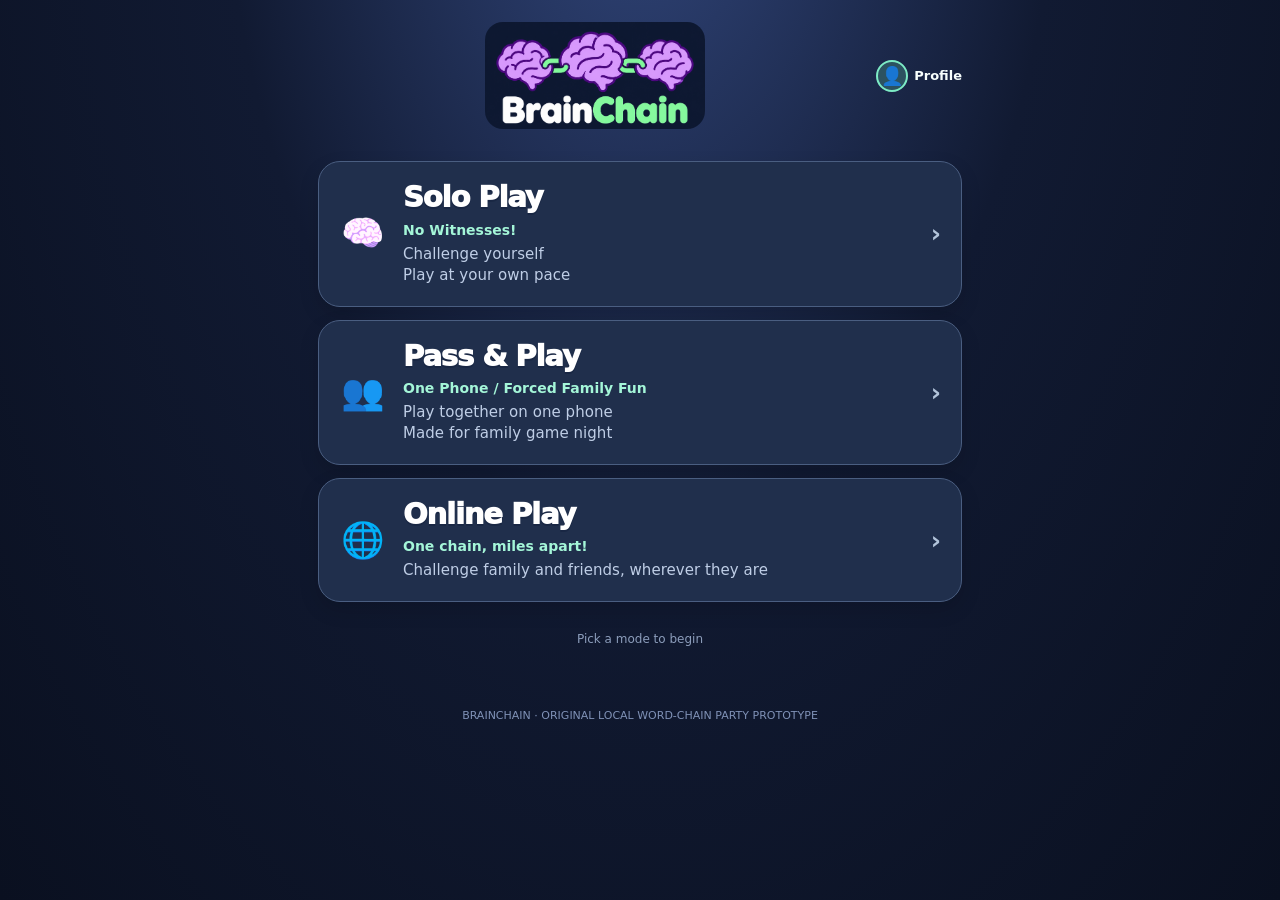
==== commit 91f64692: "Update Pass & Play tagline" ====
--- a/index.html
+++ b/index.html
@@ -42,6 +42,8 @@
 #homeMenu .modeCopy{display:grid;gap:4px;flex:1}
 #homeMenu .modeCopy strong{font-size:21px;letter-spacing:-.5px}
 #homeMenu .modeCopy small{font-size:14px;color:#bfcee6;font-weight:500;line-height:1.35}
+#homeMenu .onlineTurnStatus{display:contents}
+#homeMenu .onlineTurnBadge{justify-self:start;background:#ffdb72;color:#31240a;border-radius:999px;padding:3px 9px;font-size:13px;font-weight:800}
 #homeMenu .modeChevron{font-size:25px;color:#b2c4da}
 #homeMenu .homeFooter{font-size:12px;color:#8c9dbb;margin-top:30px}
 /* Chunky rounded game typography rather than plain system button labels. */
@@ -95,7 +97,7 @@
 .modeTagline{margin-top:4px;color:#a4f6d8;font-size:14px;font-weight:650;line-height:1.35}
 .modeHeading strong{color:#f4f8ff}
 .localHeaderActions{display:flex;flex-wrap:wrap;justify-content:flex-end;align-items:center;gap:8px}
-</style><link rel="stylesheet" href="how-to-play.css?v=bullets"><link rel="stylesheet" href="guess-keyboard.css?v=cursor"><script src="guess-keyboard.js?v=cursor2" defer></script></head><body><script src="how-to-play.js?v=word-scoring" defer></script><main><div class="top"><div><div class="logo">Brain<span>Chain</span></div><div class="tag">FAMILY GAME NIGHT JUST GOT SMARTER.</div><p class="modeHeading"><strong id="localModeName">Pass &amp; Play</strong><span class="modeTagline" id="localModeTagline">One phone &amp; forced family fun!</span></p></div><div class="localHeaderActions"><button type="button" id="localGuide" class="homeNav hide">How to Play</button><button type="button" id="globalEnd" class="homeNav hide" aria-label="Return to Home">⌂ Home</button></div></div>
+</style><link rel="stylesheet" href="how-to-play.css?v=bullets"><link rel="stylesheet" href="guess-keyboard.css?v=cursor"><script src="guess-keyboard.js?v=cursor2" defer></script></head><body><script src="how-to-play.js?v=word-scoring" defer></script><main><div class="top"><div><div class="logo">Brain<span>Chain</span></div><div class="tag">FAMILY GAME NIGHT JUST GOT SMARTER.</div><p class="modeHeading"><strong id="localModeName">Pass &amp; Play</strong><span class="modeTagline" id="localModeTagline">One Phone / Forced Family Fun</span></p></div><div class="localHeaderActions"><button type="button" id="localGuide" class="homeNav hide">How to Play</button><button type="button" id="globalEnd" class="homeNav hide" aria-label="Return to Home">⌂ Home</button></div></div>
 <section id="setup"><h1>Family Game Night<br>Just Got Smarter.</h1><p class="muted">Find each predetermined missing word, beat the clock, and keep the family laughing.</p><div class="panel"><h2>Set up your showdown</h2><div class="grid"><div class="field"><label>HOW MANY TEAMS?</label><select id="count"><option value="1">Solo Play</option><option value="2">2 teams</option><option value="3">3 teams</option><option value="4">4 teams</option></select></div><div class="field" id="playersField"><label>PLAYERS PER TEAM</label><select id="players"><option value="1">1 player per team</option><option value="2">2 players per team</option></select></div><div class="field" id="secondsField"><label>SECONDS PER GUESS</label><select id="seconds"><option value="0">No timer</option><option>10</option><option>15</option><option selected>20</option><option>30</option><option>45</option><option>60</option><option>90</option></select></div><div class="field" id="targetField"><label>FIRST TO WIN</label><select id="target"><option value="1">1 round</option><option value="3">3 rounds</option><option value="5" selected>5 rounds</option><option value="7">7 rounds</option><option value="10">10 rounds</option></select></div></div><div id="teamNameField"><label>TEAM NAMES</label><div class="teamrows" id="teamrows"></div></div><p class="help" id="setupHelp">Choose Solo Play for your own word chains, or choose teams to compete and pass the phone.</p><button type="button" class="primary full" id="start" style="margin-top:10px">START GAME →</button><p class="help" id="startHelp">If viewing a file preview, open this HTML in Safari or Chrome to play.</p></div></section>
 <section id="handoff" class="hide"><div class="panel" style="margin-top:42px;text-align:center;padding:36px 22px"><div id="handoffIcon" style="font-size:58px" aria-hidden="true">📱</div><h1 style="margin:15px 0" id="handoffTitle">PASS THE PHONE</h1><h2 id="handoffTeam">Team 1, you’re up!</h2><p class="muted" id="handoffHelp">Your chain stays hidden until you tap START TURN.</p><button type="button" id="readyTurn" class="primary full" style="margin-top:20px;font-size:20px;padding:20px">START TURN ▶</button><p class="help" id="handoffFooter">Make sure the phone is with the right team before starting.</p></div></section><section id="game" class="hide"><div class="tabs" id="gameTabs"><button class="active" id="gameTab">PLAY</button><button id="scoreTab">SCOREBOARD</button></div><div id="playView"><div class="scoreboard" id="miniScores"></div><div class="panel"><div class="roundmeta"><span id="roundNum">ROUND 1</span><span id="linkNum">LINK 1 OF 4</span></div><div class="badge" id="turnLabel">YOUR TURN</div><div class="chain" id="chain"></div><p class="help" style="text-align:center">Guess the missing word. Each adjacent pair forms a common phrase or compound word.</p><div id="guessDock"><div id="activeClue" class="activeClue" aria-live="polite"><div id="dockPrevious" class="dockWord"></div><div class="dockArrow" aria-hidden="true">↓</div><div id="dockMissing" class="dockMissing"></div></div><p id="soloWordValue" class="help hide"></p><div id="hintControls" class="hide"><button type="button" id="hint" class="secondary">Hint</button><button type="button" id="hintInfo" class="secondary" aria-label="How hints affect your score" aria-expanded="false" aria-controls="hintDetails">ⓘ</button></div><p id="hintDetails" class="hide">A hint reveals one letter and takes 20 points off this word. If it reveals the last letter, the word scores 0.</p><div id="guessTimer" class="hide"><div class="timer" id="clock" role="timer" aria-label="Time left">0:20</div><div class="progress" id="timerProgress"><div id="bar"></div></div></div><form id="guessForm" class="guessbox"><input id="guess" readonly inputmode="none" autocapitalize="characters" placeholder="Type missing word" aria-label="Your guess" autocomplete="off" autocorrect="off" spellcheck="false"><button class="primary" type="submit">GUESS</button></form></div><div class="notice" id="notice" aria-live="polite"></div><button type="button" id="continueTurn" class="primary full hide">CONTINUE →</button><div class="actions"><button id="skip" class="secondary">PASS TURN</button><button id="pause" class="secondary">PAUSE</button></div></div></div><div id="scoresView" class="hide"><div class="panel"><h2 id="scoreHeading">Session scoreboard</h2><div id="fullScores"></div><h2 style="margin-top:22px" id="historyHeading">Recent rounds</h2><div class="history" id="history"></div><div class="actions"><button id="resetSession" class="danger">New Session</button><button id="backPlay">Back to Game</button></div></div></div></section>
 <section id="between" class="hide"><div class="hero"><div class="badge" id="finishBadge">ROUND COMPLETE</div><h1 id="winnerText">Nice link!</h1><p class="muted" id="winnerDetail"></p></div><div class="panel"><h2>Scoreboard</h2><div id="betweenScores"></div><button class="primary full" id="nextRound" style="margin-top:18px">NEXT ROUND →</button><button class="secondary full" id="betweenSession" style="margin-top:10px">End Session / Change Teams</button></div></section>
@@ -462,7 +464,7 @@
 function soloStats(){return `<div class="score"><div class="name">Total Points</div><div class="numbers"><b>${state.soloPoints||0}</b></div></div><div class="score"><div class="name">Chains Completed</div><div class="numbers"><b>${state.soloChains||0}</b></div></div><div class="score"><div class="name">Current Streak</div><div class="numbers"><b>${state.soloStreak||0}</b></div></div><div class="score"><div class="name">Personal Best</div><div class="numbers"><b>${best()}</b></div></div>`}
 function showLocalMode(isSolo){
  $('localModeName').textContent=isSolo?'Solo Play':'Pass & Play';
- $('localModeTagline').textContent=isSolo?'No Witnesses!':'One phone & forced family fun!';
+ $('localModeTagline').textContent=isSolo?'No Witnesses!':'One Phone / Forced Family Fun';
 }
 function updateEnd(){
  const menu=$('homeMenu');
@@ -473,6 +475,7 @@
  document.body.classList.toggle('homeScreen',atHome);
  showLocalMode(solo());
  $('betweenSession').classList.toggle('hide',solo());
+ if (menu && atHome) loadHomeOnline();
 }
 function save(){try{localStorage.setItem('brainchain_v1',JSON.stringify({...state,running:false,paused:true}))}catch(e){}}
 function restore(){try{const v=JSON.parse(localStorage.getItem('brainchain_v1'));if(v&&v.teams?.length&&v.puzzle&&v.roundTeams?.length){state={...state,...v,running:false,paused:false,lock:true,awaiting:true};$('setup').classList.add('hide');
@@ -574,31 +577,74 @@
  <img class="homeLogoArt" src="./brainchain-logo.png" width="1254" height="1254" alt="BrainChain">
  <div class="modeList">
   <button type="button" id="chooseSolo" class="modeButton"><span class="modeIcon" aria-hidden="true"><span class="brainEmoji">🧠</span></span><span class="modeCopy"><strong>Solo Play</strong><span class="modeTagline">No Witnesses!</span><small>Challenge yourself<br>Play at your own pace</small></span><span class="modeChevron" aria-hidden="true">›</span></button>
-  <button type="button" id="chooseParty" class="modeButton"><span class="modeIcon" aria-hidden="true">👥</span><span class="modeCopy"><strong>Pass &amp; Play</strong><span class="modeTagline">One phone &amp; forced family fun!</span><small>Play together on one phone<br>Made for family game night</small></span><span class="modeChevron" aria-hidden="true">›</span></button>
-  <button type="button" id="chooseOnline" class="modeButton"><span class="modeIcon" aria-hidden="true">🌐</span><span class="modeCopy"><strong>Online Play</strong><span class="modeTagline">One chain, miles apart!</span><small>Challenge family and friends, wherever they are</small></span><span class="modeChevron" aria-hidden="true">›</span></button>
+  <button type="button" id="chooseParty" class="modeButton"><span class="modeIcon" aria-hidden="true">👥</span><span class="modeCopy"><strong>Pass &amp; Play</strong><span class="modeTagline">One Phone / Forced Family Fun</span><small>Play together on one phone<br>Made for family game night</small></span><span class="modeChevron" aria-hidden="true">›</span></button>
+  <button type="button" id="chooseOnline" class="modeButton"><span class="modeIcon" aria-hidden="true">🌐</span><span class="modeCopy"><strong>Online Play</strong><span class="modeTagline">One chain, miles apart!</span><small>Challenge family and friends, wherever they are</small><span class="onlineTurnStatus" role="status"><span id="homeOnlineTurns" class="onlineTurnBadge" hidden></span></span></span><span class="modeChevron" aria-hidden="true">›</span></button>
  </div>
  <div class="homeFooter">Pick a mode to begin</div>`;
 document.querySelector('#setup').before(homeMenu);
 document.querySelector('.top').append(document.querySelector('.homeLogoArt'),document.querySelector('#homeIdentity'));
-async function loadHomeIdentity(){
+const homeOnlineTurns = document.querySelector('#homeOnlineTurns');
+let loadingHomeOnline = false;
+let homeProfileUser;
+function showHomeOnlineTurns(count) {
+ const label = count ? 'Your turn in ' + count + (count === 1 ? ' game' : ' games') : '';
+ if (homeOnlineTurns.textContent !== label) homeOnlineTurns.textContent = label;
+ homeOnlineTurns.hidden = count === 0;
+}
+async function loadHomeOnline() {
+ if (loadingHomeOnline || document.hidden || homeMenu.classList.contains('hide')) return;
+ loadingHomeOnline = true;
  try{
   const base='https://hsdvkdvimzyyyjdhbtzb.supabase.co',key='sb_publishable_r5S0XJMRaDBOXIhiXzslFA_tUYSHuAR';
-  let auth=JSON.parse(localStorage.getItem('bc_auth')||'null');if(!auth?.access_token)return;
+  let auth=JSON.parse(localStorage.getItem('bc_auth')||'null');
+  if (!auth?.access_token || !auth.user?.id) {
+   showHomeOnlineTurns(0);
+   return;
+  }
   if(auth.expires_at*1000<Date.now()+60000){
    const r=await fetch(base+'/auth/v1/token?grant_type=refresh_token',{method:'POST',headers:{apikey:key,'Content-Type':'application/json'},body:JSON.stringify({refresh_token:auth.refresh_token})});
    if(!r.ok)return;const j=await r.json();auth={...j,expires_at:Math.floor(Date.now()/1000)+(j.expires_in||3600)};localStorage.setItem('bc_auth',JSON.stringify(auth));
   }
-  const r=await fetch(base+'/rest/v1/rpc/bc_profile_get',{method:'POST',headers:{apikey:key,Authorization:'Bearer '+auth.access_token,'Content-Type':'application/json'},body:'{}'});
-  if(!r.ok)return;const p=await r.json();if(!p?.screenName)return;
+  const userId = auth.user.id;
+  if (homeProfileUser !== userId) showHomeOnlineTurns(0);
+  const headers = {apikey:key,Authorization:'Bearer '+auth.access_token,'Content-Type':'application/json'};
+  await Promise.allSettled([
+   fetch(base+'/rest/v1/brainchain_games?select=status,current_player,player_one_id,player_two_id&status=in.(waiting,active)&order=created_at.desc,invite_code.desc&limit=50',{headers})
+    .then(async response => {
+     if (!response.ok) {
+      if (response.status === 401 || response.status === 403) showHomeOnlineTurns(0);
+      return;
+     }
+     const games = await response.json();
+     const count = games.filter(game => game.status === 'active' &&
+      ((game.current_player === 1 && game.player_one_id === userId) ||
+       (game.current_player === 2 && game.player_two_id === userId))).length;
+     const saved = JSON.parse(localStorage.getItem('bc_auth') || 'null');
+     showHomeOnlineTurns(saved?.user?.id === userId ? count : 0);
+    }),
+   homeProfileUser === userId ? null : loadHomeProfile(base, headers, userId)
+  ]);
+ } catch (error) {
+  showHomeOnlineTurns(0);
+ } finally {
+  loadingHomeOnline = false;
+ }
+}
+async function loadHomeProfile(base, headers, userId) {
+  const r=await fetch(base+'/rest/v1/rpc/bc_profile_get',{method:'POST',headers,body:'{}'});
+  if (!r.ok) return;
+  const p = await r.json();
+  homeProfileUser = userId;
+  if (!p?.screenName) return;
   document.querySelector('#homeName').textContent=p.screenName;
   const host=document.querySelector('#homePhoto');host.replaceChildren();
   if(typeof p.photoPath==='string'&&/^[0-9a-f-]{36}\/avatar\.jpg$/.test(p.photoPath)){
    const img=document.createElement('img');img.src=base+'/storage/v1/object/public/brainchain-avatars/'+p.photoPath+'?v='+Date.now();img.alt='Your profile photo';host.append(img);
   }else renderBrainEmoji(host,p.avatar||'🧠');
- }catch(e){}
-}
-loadHomeIdentity();
-window.addEventListener('pageshow',loadHomeIdentity);
+}
+window.addEventListener('pageshow', loadHomeOnline);
+document.addEventListener('visibilitychange', loadHomeOnline);
+setInterval(loadHomeOnline, 15000);
 $('localGuide').onclick = event => {
  const resume = !solo() && state.running && state.seconds > 0;
  const token = turnToken;
@@ -615,7 +661,7 @@
 if(!document.querySelector('#game').classList.contains('hide')||!document.querySelector('#handoff').classList.contains('hide')||!document.querySelector('#between').classList.contains('hide'))homeMenu.classList.add('hide');
 document.querySelector('#chooseSolo').onclick=()=>{document.querySelector('#count').value='1';teamFields();homeMenu.classList.add('hide');document.body.classList.remove('homeScreen');document.querySelector('#start').click()};
 document.querySelector('#chooseParty').onclick=()=>{showLocalMode(false);document.querySelector('#count').value='2';teamFields();homeMenu.classList.add('hide');document.querySelector('#setup').classList.remove('hide');document.body.classList.remove('homeScreen');$('globalEnd').classList.remove('hide');$('localGuide').classList.remove('hide');window.scrollTo(0,0)};
-document.querySelector('#chooseOnline').onclick=()=>{window.location.href='./online.html'};
+document.querySelector('#chooseOnline').onclick=()=>{window.location.href=homeOnlineTurns.hidden?'./online.html':'./online.html#your-turn'};
 $('globalEnd').onclick=()=>{
  if($('setup').classList.contains('hide')){reset();return}
  updateEnd();
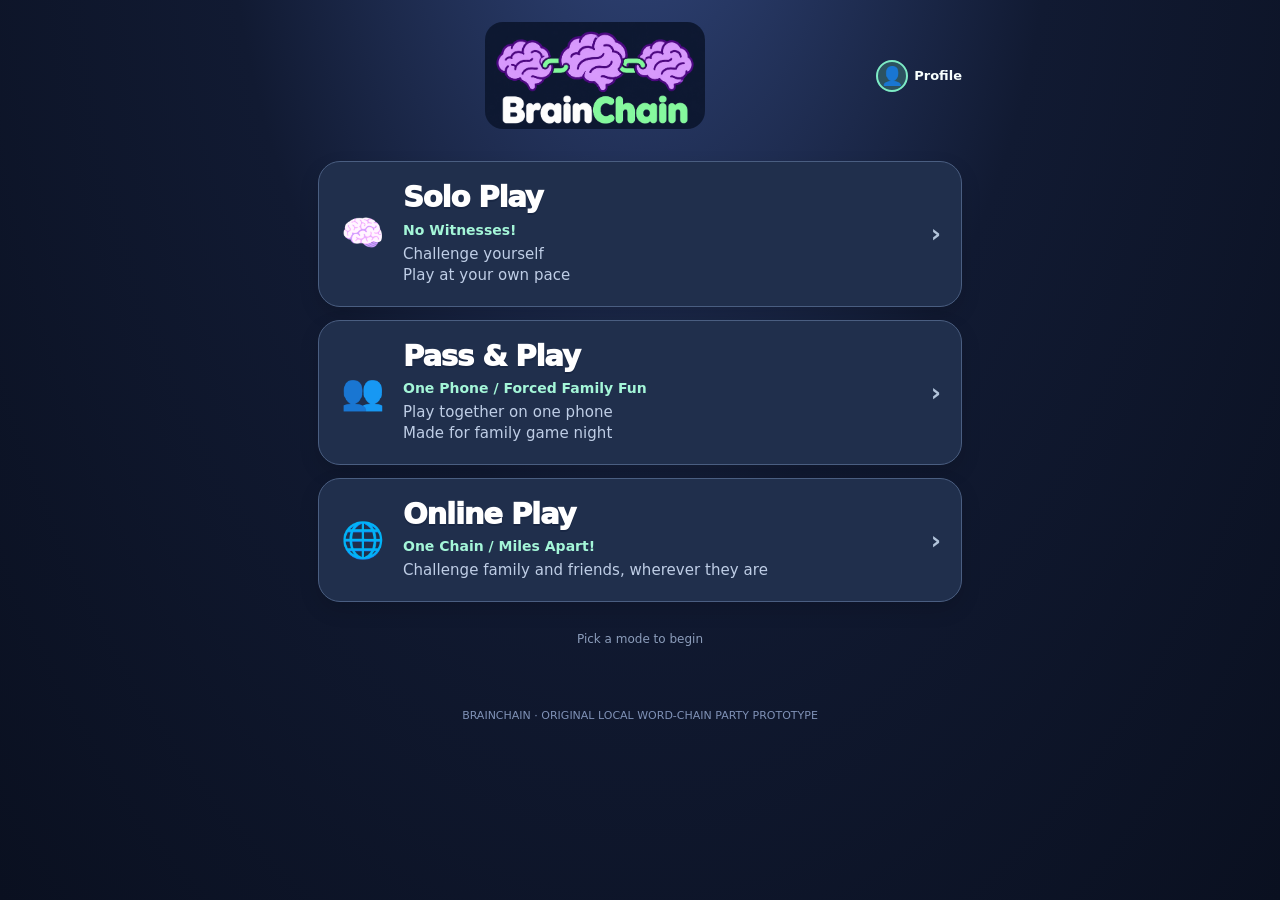
==== commit b121e6bc: "Update Online Play tagline" ====
--- a/index.html
+++ b/index.html
@@ -578,7 +578,7 @@
  <div class="modeList">
   <button type="button" id="chooseSolo" class="modeButton"><span class="modeIcon" aria-hidden="true"><span class="brainEmoji">🧠</span></span><span class="modeCopy"><strong>Solo Play</strong><span class="modeTagline">No Witnesses!</span><small>Challenge yourself<br>Play at your own pace</small></span><span class="modeChevron" aria-hidden="true">›</span></button>
   <button type="button" id="chooseParty" class="modeButton"><span class="modeIcon" aria-hidden="true">👥</span><span class="modeCopy"><strong>Pass &amp; Play</strong><span class="modeTagline">One Phone / Forced Family Fun</span><small>Play together on one phone<br>Made for family game night</small></span><span class="modeChevron" aria-hidden="true">›</span></button>
-  <button type="button" id="chooseOnline" class="modeButton"><span class="modeIcon" aria-hidden="true">🌐</span><span class="modeCopy"><strong>Online Play</strong><span class="modeTagline">One chain, miles apart!</span><small>Challenge family and friends, wherever they are</small><span class="onlineTurnStatus" role="status"><span id="homeOnlineTurns" class="onlineTurnBadge" hidden></span></span></span><span class="modeChevron" aria-hidden="true">›</span></button>
+  <button type="button" id="chooseOnline" class="modeButton"><span class="modeIcon" aria-hidden="true">🌐</span><span class="modeCopy"><strong>Online Play</strong><span class="modeTagline">One Chain / Miles Apart!</span><small>Challenge family and friends, wherever they are</small><span class="onlineTurnStatus" role="status"><span id="homeOnlineTurns" class="onlineTurnBadge" hidden></span></span></span><span class="modeChevron" aria-hidden="true">›</span></button>
  </div>
  <div class="homeFooter">Pick a mode to begin</div>`;
 document.querySelector('#setup').before(homeMenu);
